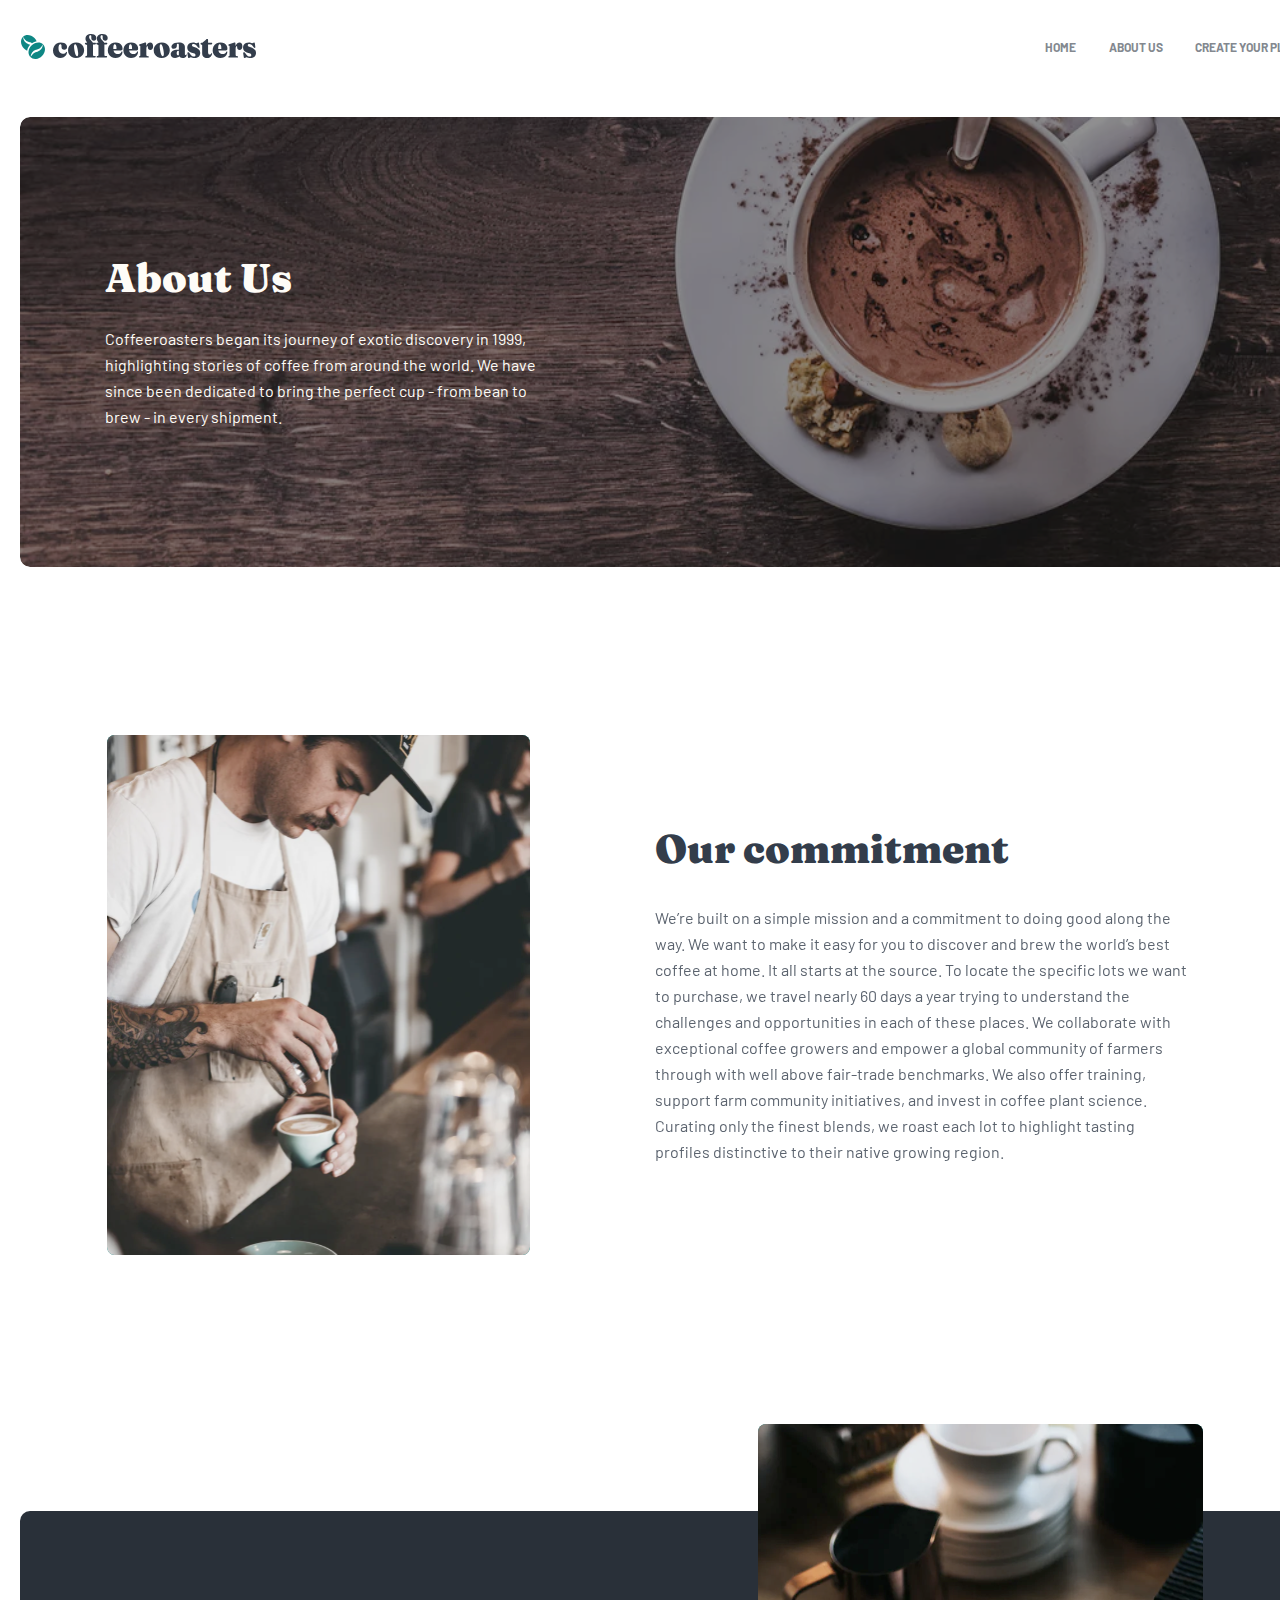
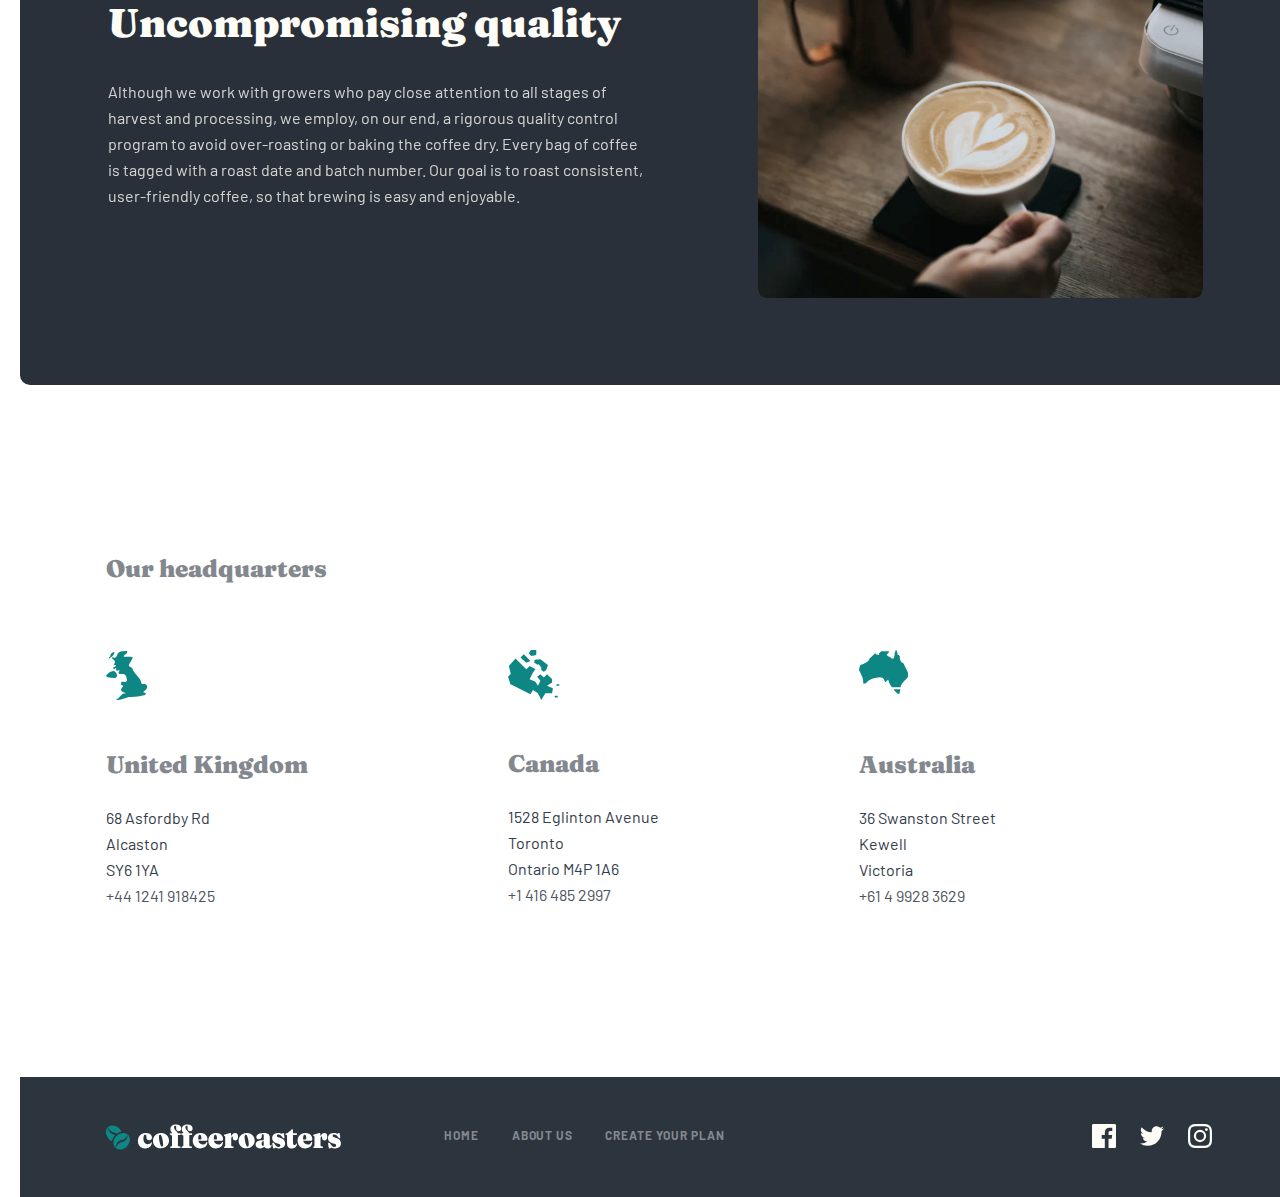
==== about.html @ 780a4dcf "Initial commit" ====
<!DOCTYPE html>
<html lang="en">
<head>
   <meta charset="UTF-8">
   <meta http-equiv="X-UA-Compatible" content="IE=edge">
   <meta name="viewport" content="width=device-width, initial-scale=1.0">
   <link rel="stylesheet" href="./css/main.css">
   <title>About us</title>
</head>
<body>
   
   <header class="header">
      <div class="container">
         <div class="header__inner">
            <a href="./index.html" class="header__link"><img class="site-logo header__img" src="./images/Site-logo.svg" alt="logo of coffeeroasters"></a>
            <nav class="header__nav nav">
               <ol class="nav__list">
                  <li class="nav__item">
                     <a href="./index.html" target="blank" class="nav__item__link">HOME</a>
                  </li>
                  <li class="nav__item">
                     <a href="./about.html" target="blank" class="nav__item__link">ABOUT US</a>
                  </li>
                  <li class="nav__item">
                     <a href="#" class="nav__item__link">CREATE YOUR PLAN</a>
                  </li>
                  
               </ol>
            </nav>
         </div>
      </div>
   </header>
   
   <main class="main">
      <section class="intro">
         <div class="container">
            
            <div class="intro__inner">
               <h1 class="intro__title">About Us</h1>
               <p class="intro__text">Coffeeroasters began its journey of exotic discovery in 1999, highlighting stories of coffee from around the world. We have since been dedicated to bring the perfect cup - from bean to brew - in every shipment.</p>
            </div>
            
         </div>
      </section>
      
      <section>
         <div class="container">
            <div class="commitment">
               <img src="./images/bro.svg" alt="The man shake a coffee" class="commitment__img">
               <div class="commitment__inner">
                  <h2 class="commitment__title">
                     Our commitment
                  </h2>
                  <p class="commitment__text">
                     We’re built on a simple mission and a commitment to doing good along the way. We want to make it easy for you to discover and brew the world’s best coffee at home. It all starts at the source. To locate the specific lots we want to purchase, we travel nearly 60 days a year trying to understand the challenges and opportunities in each of these places. We collaborate with exceptional coffee growers and empower a global community of farmers through with well above fair-trade benchmarks. We also offer training, support farm community initiatives, and invest in coffee plant science. Curating only the finest blends, we roast each lot to highlight tasting profiles distinctive to their native growing region.
                     
                  </p>
               </div>
            </div>
         </div>
      </section>
      
      
      <section>
         <div class="container">
            <div class="quality">
               <div class="quality__inner">
                  <div class="quality__box">
                     <h2 class="quality__title">
                        Uncompromising quality
                     </h2>
                     <p class="quality__text">
                        Although we work with growers who pay close attention to all stages of harvest and processing, we employ, on our end, a rigorous quality control program to avoid over-roasting or baking the coffee dry. Every bag of coffee is tagged with a roast date and batch number. Our goal is to roast consistent, user-friendly coffee, so that brewing is easy and enjoyable.
                     </p>
                  </div>
                  
                  <img src="./images/small-cup.svg" alt="the coffee with heart shape" class="quality__img">
                  
               </div>
            </div>
         </div>
      </section>
      
      <section class="our-headquarters">
         <div class="container">
            <div class="headquarters">
               <h2 class="headquarters__title">Our headquarters</h2>
               <ul class="headquarters__list">
                  
                  <li class="headquarters__item">
                     <img src="./images/UK.svg" alt="" class="headquarters__img">
                     <h3 class="headquarters__subject">United Kingdom</h3>
                     <address class="headquarters__address">
                        68  Asfordby Rd
                        <br>
                        Alcaston
                        <br>
                         SY6 1YA
                         <br>
                         <a href="tel:+441241918425" class="headquarters__link">+44 1241 918425</a> </address>
                
                  </li>
                  
                  <li class="headquarters__item headquarters__item--middle">
                     <img src="./images/canada.svg" alt="" class="headquarters__img">
                     <h3 class="headquarters__subject">Canada</h3>
                     <address class="headquarters__address">
                        1528  Eglinton Avenue 
                        <br>
                        Toronto
                        <br>
                     Ontario M4P 1A6
                     <br>
                     <a href="tel:+14164852997" class="headquarters__link">+1 416 485 2997</a>
                     </address>
                     
                  </li>
                  
                  <li class="headquarters__item">
                     <img src="./images/austr.svg" alt="" class="headquarters__img headquarters__img--last">
                     <h3 class="headquarters__subject">Australia</h3>
                     <address class="headquarters__address">
                        36 Swanston Street
                        <br>
                        Kewell
                        <br>
                        Victoria
                        <br>
                        <a href="tel:+61499283629" class="headquarters__link">+61 4 9928 3629</a>
                     </address> 
                     </li>
                     
                  </ul>
               </div>
            </div>
         </section>
      </main>
      <!-- =====================================================MAIN FINISH===================================================== -->
   
   <footer class="footer">
      <div class="container">
         <div class="footer__site">
            <a href="./index.html" class="footer__link"><img src="./images/logo-footer.svg" alt="site of logo" class="site-logo">
            </a>
            <ol class="footer__list">
               <li class="footer__item"><a href="./index.html" target="blank" class="footer__item__link">HOME</a></li>
               <li class="footer__item footer__item--middle"><a href="./about.html" target="blank" class="footer__item__link">ABOUT US</a></li>
               <li class="footer__item"><a href="#" class="footer__item__link">CREATE YOUR PLAN</a></li>
            </ol>
            
            <ul class="footer__website website">
               <li class="website__item">
                  <a href="https://ru-ru.facebook.com/" target="blank" class="website__link"><img src="./images/facebook.svg" alt="logo of Facebook" class="website__img">
                  </a>
               </li>
               <li class="website__item website__item--middle">
                  <a href="https://twitter.com/" target="blank" class="website__link"><img src="/images/twitter.svg" alt="logo of Twitter" class="website__img">
                  </a>
               </li>
               <li class="website__item">
                  <a href="https://www.instagram.com/?hl=ru" target="blank" class="website__link"><img src="/images/insta.svg" alt="logo of Instagram" class="website__img">
                  </a>
               </li>
            </ul>
         </div>
      </div>
   </footer>

      
   </body>
   </html>
---- css/main.css ----
@font-face{font-family:'Barlow';font-style:normal;font-weight:400;src:url("../fonts/barlow-v5-latin-regular.woff2") format("woff2"),url("../fonts/barlow-v5-latin-regular.woff") format("woff")}@font-face{font-family:'Barlow';font-style:normal;font-weight:700;src:url("../fonts/barlow-v5-latin-700.woff2") format("woff2"),url("../fonts/barlow-v5-latin-700.woff") format("woff")}@font-face{font-family:'Fraunces';font-style:normal;font-weight:900;src:url("../fonts/fraunces-v10-latin-900.woff2") format("woff2"),url("../fonts/fraunces-v10-latin-900.woff") format("woff")}*{-webkit-box-sizing:border-box;box-sizing:border-box}img{vertical-align:middle}.visually-hidden{clip:rect(0 0 0 0);height:1px;overflow:hidden;position:absolute;white-space:nowrap;width:1px}.container{width:1320px;padding-right:20px;padding-left:20px;margin-right:auto;margin-left:auto}body{margin:0;padding:0;font-family:'Barlow', 'Arial' , sans-serif;font-family:'Fraunces', serif}.header__inner{display:-webkit-box;display:-ms-flexbox;display:flex;-webkit-box-pack:justify;-ms-flex-pack:justify;justify-content:space-between;-webkit-box-align:center;-ms-flex-align:center;align-items:center;padding-top:20px;padding-bottom:45px}.site-logo header__img{width:236px;height:26px}.nav{display:-webkit-box;display:-ms-flexbox;display:flex;-webkit-box-align:center;-ms-flex-align:center;align-items:center}.nav__list{display:-webkit-box;display:-ms-flexbox;display:flex;padding:0;list-style:none}.nav__item{list-style:none}.nav__item:nth-child(2){margin-right:32px;margin-left:33px}.nav__item__link{text-decoration:none;font-family:Barlow;font-style:normal;font-weight:bold;font-size:12px;line-height:15px;color:#83888F;-webkit-transition:0.3s;transition:0.3s}.nav__item__link:hover{color:#333D4B;-webkit-transition:0.3s;transition:0.3s}.section__hero{margin:0 auto;margin-bottom:136px}.hero__inner__box{background-image:url(/images/coffee.svg);background-repeat:no-repeat;background-size:cover;width:1280px;height:600px;padding-top:115px;padding-bottom:115px;padding-left:86px}.hero__inner{width:493px;height:367px}.hero__inner__title{font-family:Fraunces;font-style:normal;font-weight:900;font-size:72px;line-height:72px;color:#FEFCF7;margin-top:0;margin-bottom:32px}.hero__text__box{width:445px;height:78px;margin-bottom:56px}.hero__text{font-family:Barlow;font-style:normal;font-weight:normal;font-size:16px;line-height:26px;color:#FEFCF7;opacity:0.8;margin:0}.hero__inner__link{text-decoration:none;padding:15px 31px 16px;font-family:Fraunces;font-style:normal;font-weight:900;font-size:18px;line-height:25px;text-align:center;color:#FEFCF7;background:#0E8784;border-radius:6px;-webkit-transition:0.3s;transition:0.3s}.hero__inner__link:hover{background-color:#66D2CF;-webkit-transition:0.3s;transition:0.3s}.our__collection{padding-top:110px;padding-right:44px;padding-left:44px;background-image:url(../images/our-collection.svg);background-size:1111px 196px;background-repeat:no-repeat;background-position:top;margin-bottom:200px}.our__collection__list{list-style:none;display:-webkit-box;display:-ms-flexbox;display:flex;-webkit-box-pack:space-evenly;-ms-flex-pack:space-evenly;justify-content:space-evenly;padding:0}.our__collection__item{text-align:center}.our__collection__item--last{padding-top:20px}.our__collection__img{width:255px;height:193px;margin-right:auto;margin-left:auto;margin-bottom:71.55px}.our__collection__img--red{width:234.82px;height:177.48px;margin-bottom:68px}.our__collection__title{font-family:Fraunces;font-style:normal;font-weight:900;font-size:24px;line-height:32px;text-align:center;color:#333D4B;margin-top:0}.our__collection__box__inner{width:255px;height:78px}.our__collection__text{font-family:Barlow;font-style:normal;font-weight:normal;font-size:16px;line-height:26px;text-align:center;color:#333D4B}.advantage{background-color:#293039;padding-top:100px;width:1280px;height:577px;position:relative;margin-bottom:351px;padding-right:85px;padding-left:85px;border-radius:10px;text-align:center}.advantage__title{font-family:Fraunces;font-style:normal;font-weight:900;font-size:40px;line-height:48px;text-align:center;color:#FEFCF7}.advantage__box__text{width:540px;height:80px;margin:0 auto}.advantage__text{font-family:Barlow;font-style:normal;font-weight:normal;font-size:16px;line-height:26px;text-align:center;color:#FEFCF7;opacity:0.8}.advantage__list{list-style:none;display:-webkit-box;display:-ms-flexbox;display:flex;-webkit-box-pack:center;-ms-flex-pack:center;justify-content:center;margin:0;padding:0;position:absolute;z-index:1}.advantage__item{width:350px;height:382px;background:#0E8784;border-radius:8px;margin-top:86px;padding:72px 48px 48px 47px}.advantage__item--middle{margin-right:30px;margin-left:30px}.advantage__item__img{padding-bottom:56px}.advantage__item__img--last{padding-bottom:80px}.advantage__item__subject{font-family:Fraunces;font-style:normal;font-weight:900;font-size:24px;line-height:32px;text-align:center;color:#FEFCF7;margin-top:0}.advantage__item__text{font-family:Barlow;font-style:normal;font-weight:normal;font-size:16px;line-height:26px;text-align:center;color:#FEFCF7;margin:0}.instructions{padding-right:44px;padding-left:80px;margin-bottom:200px}.instructions__title{font-family:Fraunces;font-style:normal;font-weight:900;font-size:24px;line-height:32px;color:#83888F;margin-bottom:80px}.instructions__line{display:-webkit-box;display:-ms-flexbox;display:flex;-webkit-box-align:center;-ms-flex-align:center;align-items:center;-webkit-box-pack:justify;-ms-flex-pack:justify;justify-content:space-between;width:760px;height:0px;border:2px solid #FDD6BA;position:relative;background-color:#FDD6BA}.circle{width:31px;height:31px;background-color:#FEFCF7;border:2px solid #0E8784;border-radius:50%}.instructions__list{display:-webkit-box;display:-ms-flexbox;display:flex;list-style:none;padding:0;margin-bottom:64px}.instructions__item{width:285px}.instructions__item--middle{margin-right:95px;margin-left:95px}.instructions__number{font-family:Fraunces;font-style:normal;font-weight:900;font-size:72px;line-height:72px;color:#FDD6BA}.instructions__subject__box{width:255px}.instructions__subject{font-family:Fraunces;font-style:normal;font-weight:900;font-size:32px;line-height:36px;color:#333D4B}.instructions__text__box{width:285px;height:130px}.instructions__text{font-family:Barlow;font-style:normal;font-weight:normal;font-size:16px;line-height:26px;color:#333D4B}.instructions__link{font-family:Fraunces;font-style:normal;font-weight:900;font-size:18px;line-height:25px;text-align:center;color:#FEFCF7;padding:15px 31px 16px 31px;background:#0E8784;border-radius:6px;text-decoration:none;-webkit-transition:0.3s;transition:0.3s}.instructions__link:hover{background:#66D2CF;-webkit-transition:0.3s;transition:0.3s}.footer__site{display:-webkit-box;display:-ms-flexbox;display:flex;height:120px;background-color:#2C343E;padding:47px 85px}.footer__link{margin-right:103px}.footer__list{list-style:none;display:-webkit-box;display:-ms-flexbox;display:flex;margin:0;padding:0}.footer__item--middle{margin-right:32px;margin-left:33px}.footer__item__link{font-family:Barlow;font-style:normal;font-weight:bold;font-size:12px;line-height:15px;letter-spacing:0.923077px;color:#83888F;text-decoration:none;-webkit-transition:0.3s;transition:0.3s}.footer__item__link:hover{color:#FEFCF7;-webkit-transition:0.3s;transition:0.3s}.website{list-style:none;display:-webkit-box;display:-ms-flexbox;display:flex;margin:0;margin-left:367px;padding:0}.website__item--middle{margin-right:24px;margin-left:24px}.website__link{-webkit-transition:0.3s;transition:0.3s}.website__link:hover{-webkit-transition:0.3s;transition:0.3s;background-color:#FDD6BA}.intro__inner{background-image:url(../images/big-cup.svg);background-repeat:no-repeat;background-size:cover;width:1280px;height:450px;margin-bottom:168px;padding-top:137px;padding-right:750px;padding-bottom:137px;padding-left:85px;border-radius:10px}.intro__title{font-family:Fraunces;font-style:normal;font-weight:900;font-size:40px;line-height:48px;color:#FEFCF7;margin:0;padding-bottom:24px}.intro__text{font-family:Barlow;font-style:normal;font-weight:normal;font-size:16px;line-height:26px;color:#FEFCF7;margin:0}.commitment{display:-webkit-box;display:-ms-flexbox;display:flex;-webkit-box-align:center;-ms-flex-align:center;align-items:center;margin-bottom:256px}.commitment__img{width:510px;height:520px;margin-right:125px;padding-left:87px}.commitment__inner{width:536px;height:340px;vertical-align:middle}.commitment__title{font-family:Fraunces;font-style:normal;font-weight:900;font-size:40px;line-height:48px;color:#333D4B;margin:0;padding-bottom:32px}.commitment__text{font-family:Barlow;font-style:normal;font-weight:normal;font-size:16px;line-height:26px;color:#333D4B;opacity:0.8;margin:0}.quality{background-color:#293039;width:1280px;height:474px;margin-bottom:168px;padding-top:88px;padding-right:655px;padding-bottom:176px;padding-left:88px;border-radius:10px}.quality__inner{display:-webkit-box;display:-ms-flexbox;display:flex;position:relative}.quality__box{width:540px;height:210px}.quality__title{margin:0;padding-bottom:32px;font-family:Fraunces;font-style:normal;font-weight:900;font-size:40px;line-height:48px;color:#FEFCF7}.quality__text{margin:0;font-family:Barlow;font-style:normal;font-weight:normal;font-size:16px;line-height:26px;color:#FEFCF7;opacity:0.8}.quality__img{width:445px;height:474px;position:absolute;margin-left:300px;left:350px;top:-175px}.headquarters{padding-left:86px;margin-bottom:168px}.headquarters__title{font-family:Fraunces;font-style:normal;font-weight:900;font-size:24px;line-height:32px;color:#83888F}.headquarters__list{display:-webkit-box;display:-ms-flexbox;display:flex;margin:0;padding:0}.headquarters__item{list-style:none}.headquarters__item--middle{margin-right:200px;margin-left:200px}.headquarters__img{padding-top:45px;padding-bottom:24px}.headquarters__img--last{padding-bottom:31px}.headquarters__subject{font-family:Fraunces;font-style:normal;font-weight:900;font-size:24px;line-height:32px;color:#83888F}.headquarters__address{font-family:Barlow;font-style:normal;font-weight:normal;font-size:16px;line-height:26px;color:#333D4B}.headquarters__link{text-decoration:none;color:#4C5560}
/*# sourceMappingURL=main.css.map */
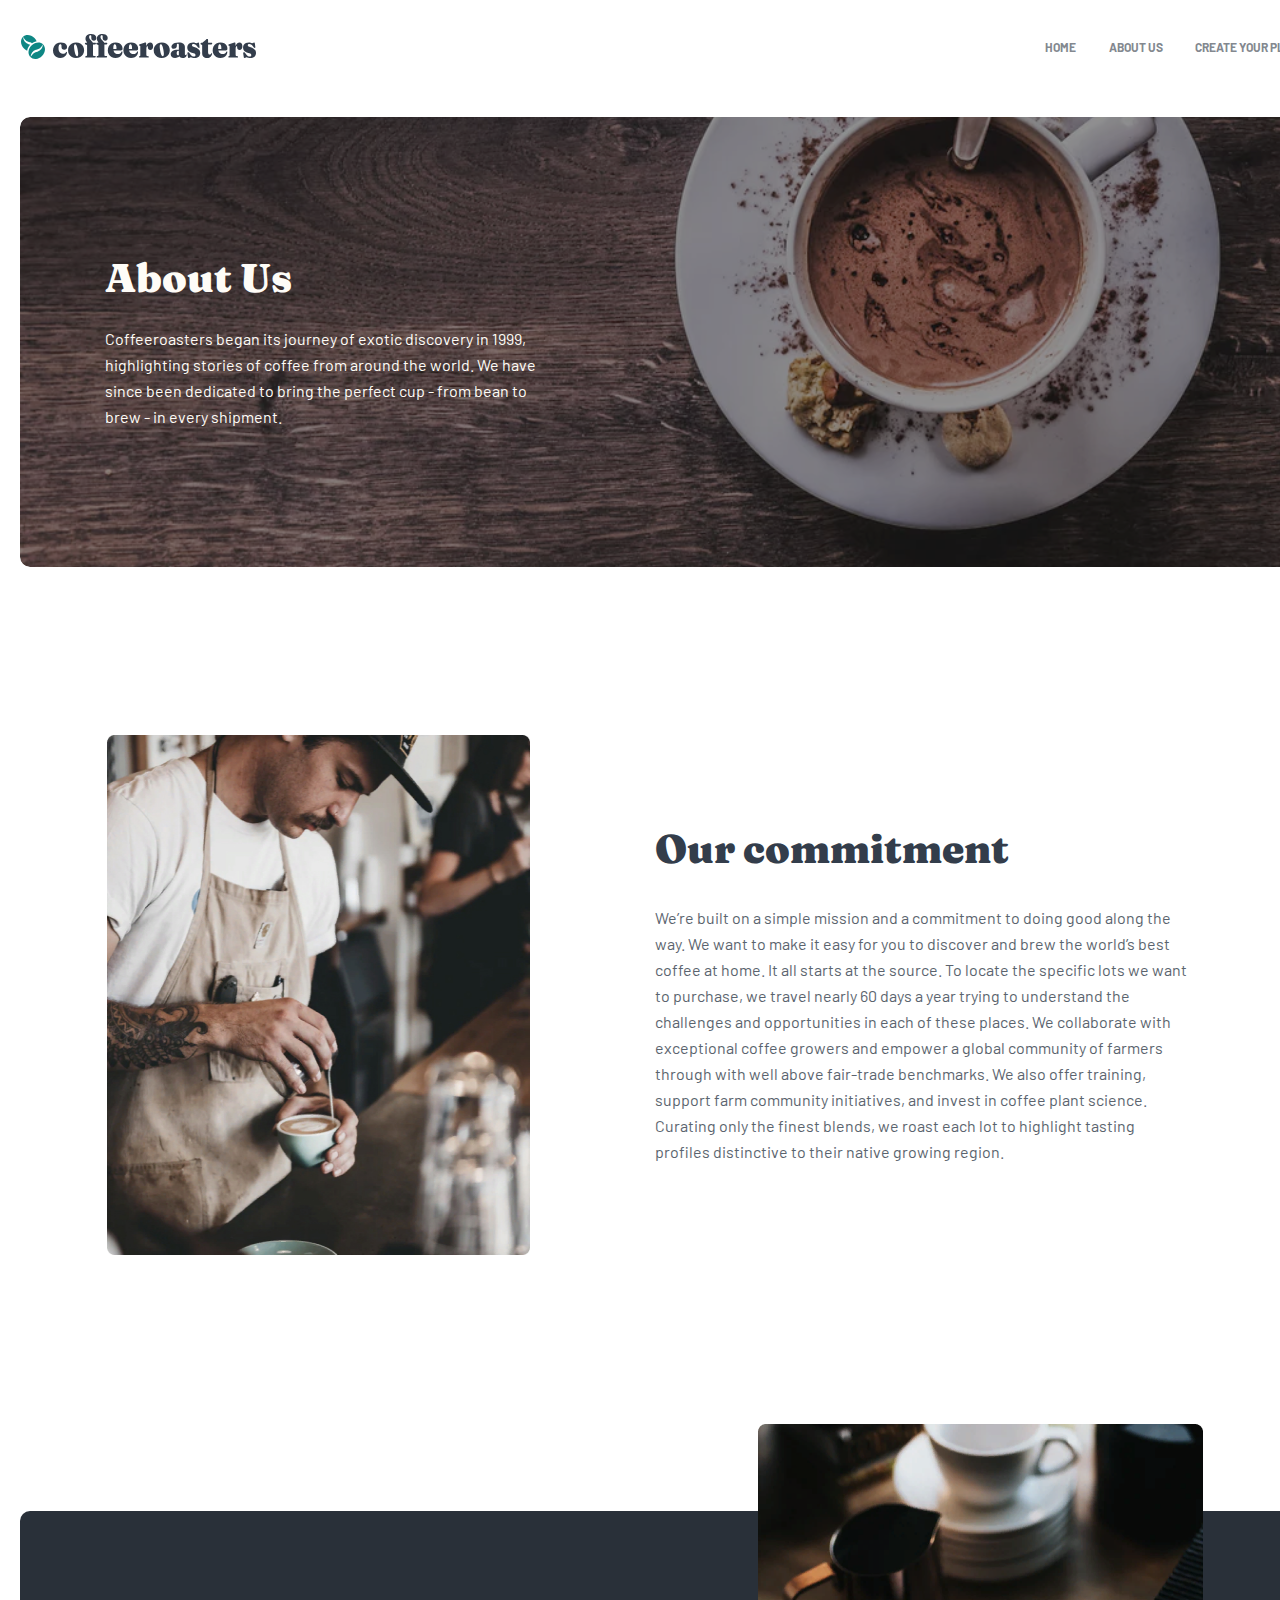
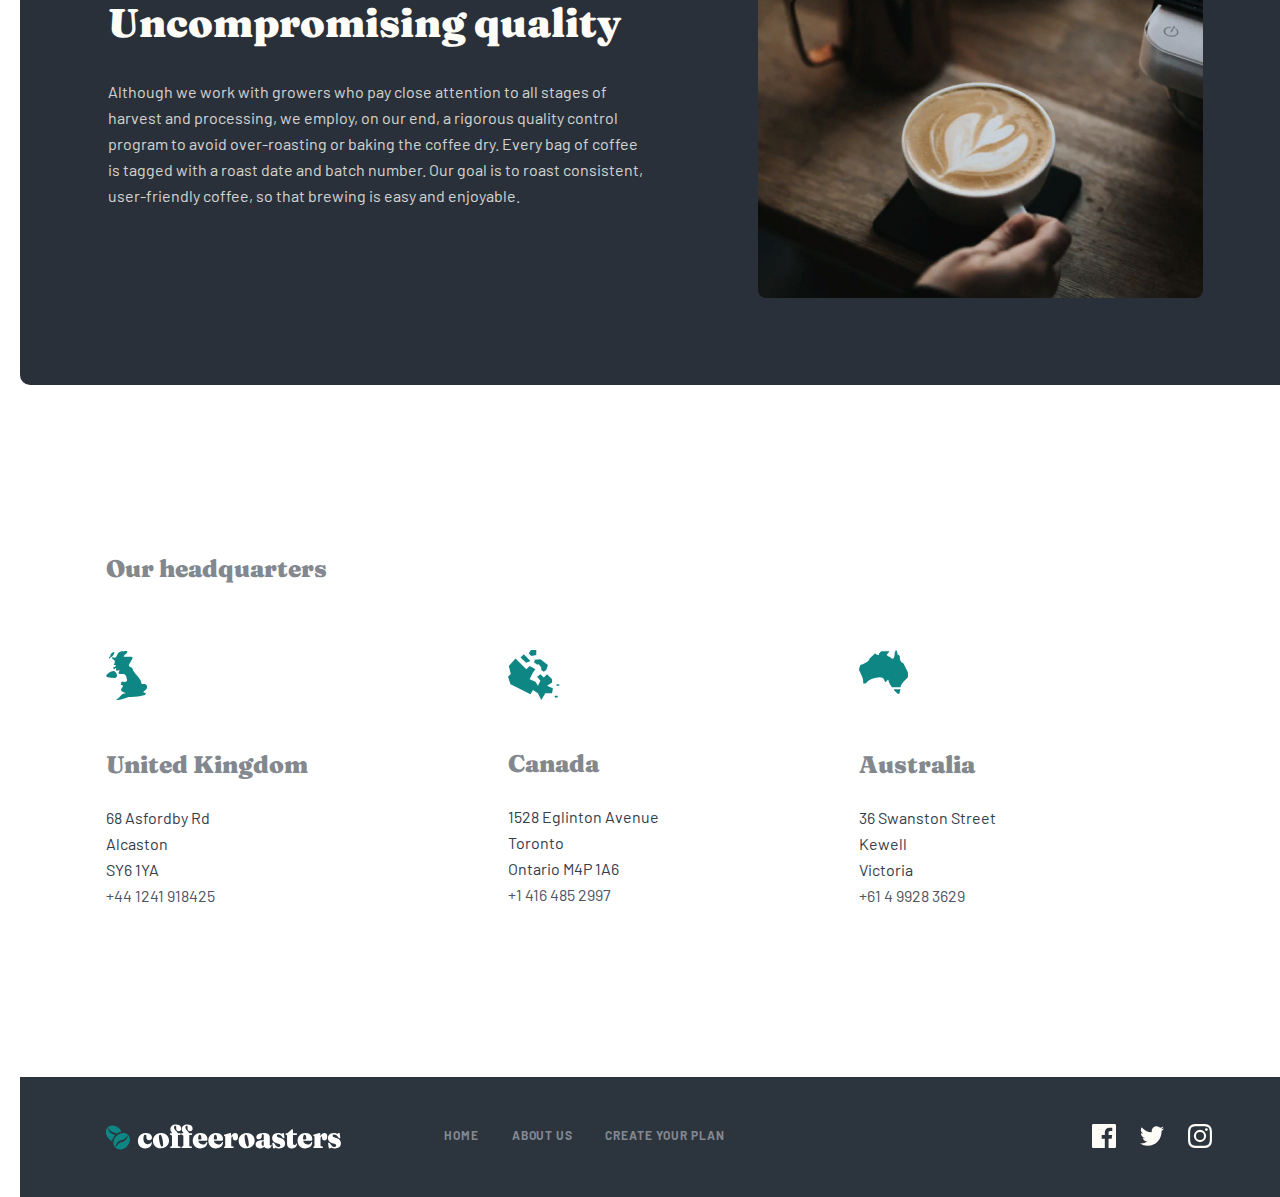
==== commit 362190a7: "Add all main folders" ====
--- a/about.html
+++ b/about.html
@@ -46,7 +46,7 @@
       <section>
          <div class="container">
             <div class="commitment">
-               <img src="./images/bro.svg" alt="The man shake a coffee" class="commitment__img">
+               <img src="./images/bro.jpg" srcset="./images/bro.jpg 1x, ./images/bro.jpg 2x" alt="The man shake a coffee" class="commitment__img">
                <div class="commitment__inner">
                   <h2 class="commitment__title">
                      Our commitment
@@ -74,7 +74,7 @@
                      </p>
                   </div>
                   
-                  <img src="./images/small-cup.svg" alt="the coffee with heart shape" class="quality__img">
+                  <img src="./images/small-cup.png" srcset="./images/small-cup.png 1x, ./images/small-cup.png 2x" alt="the coffee with heart shape" class="quality__img">
                   
                </div>
             </div>
